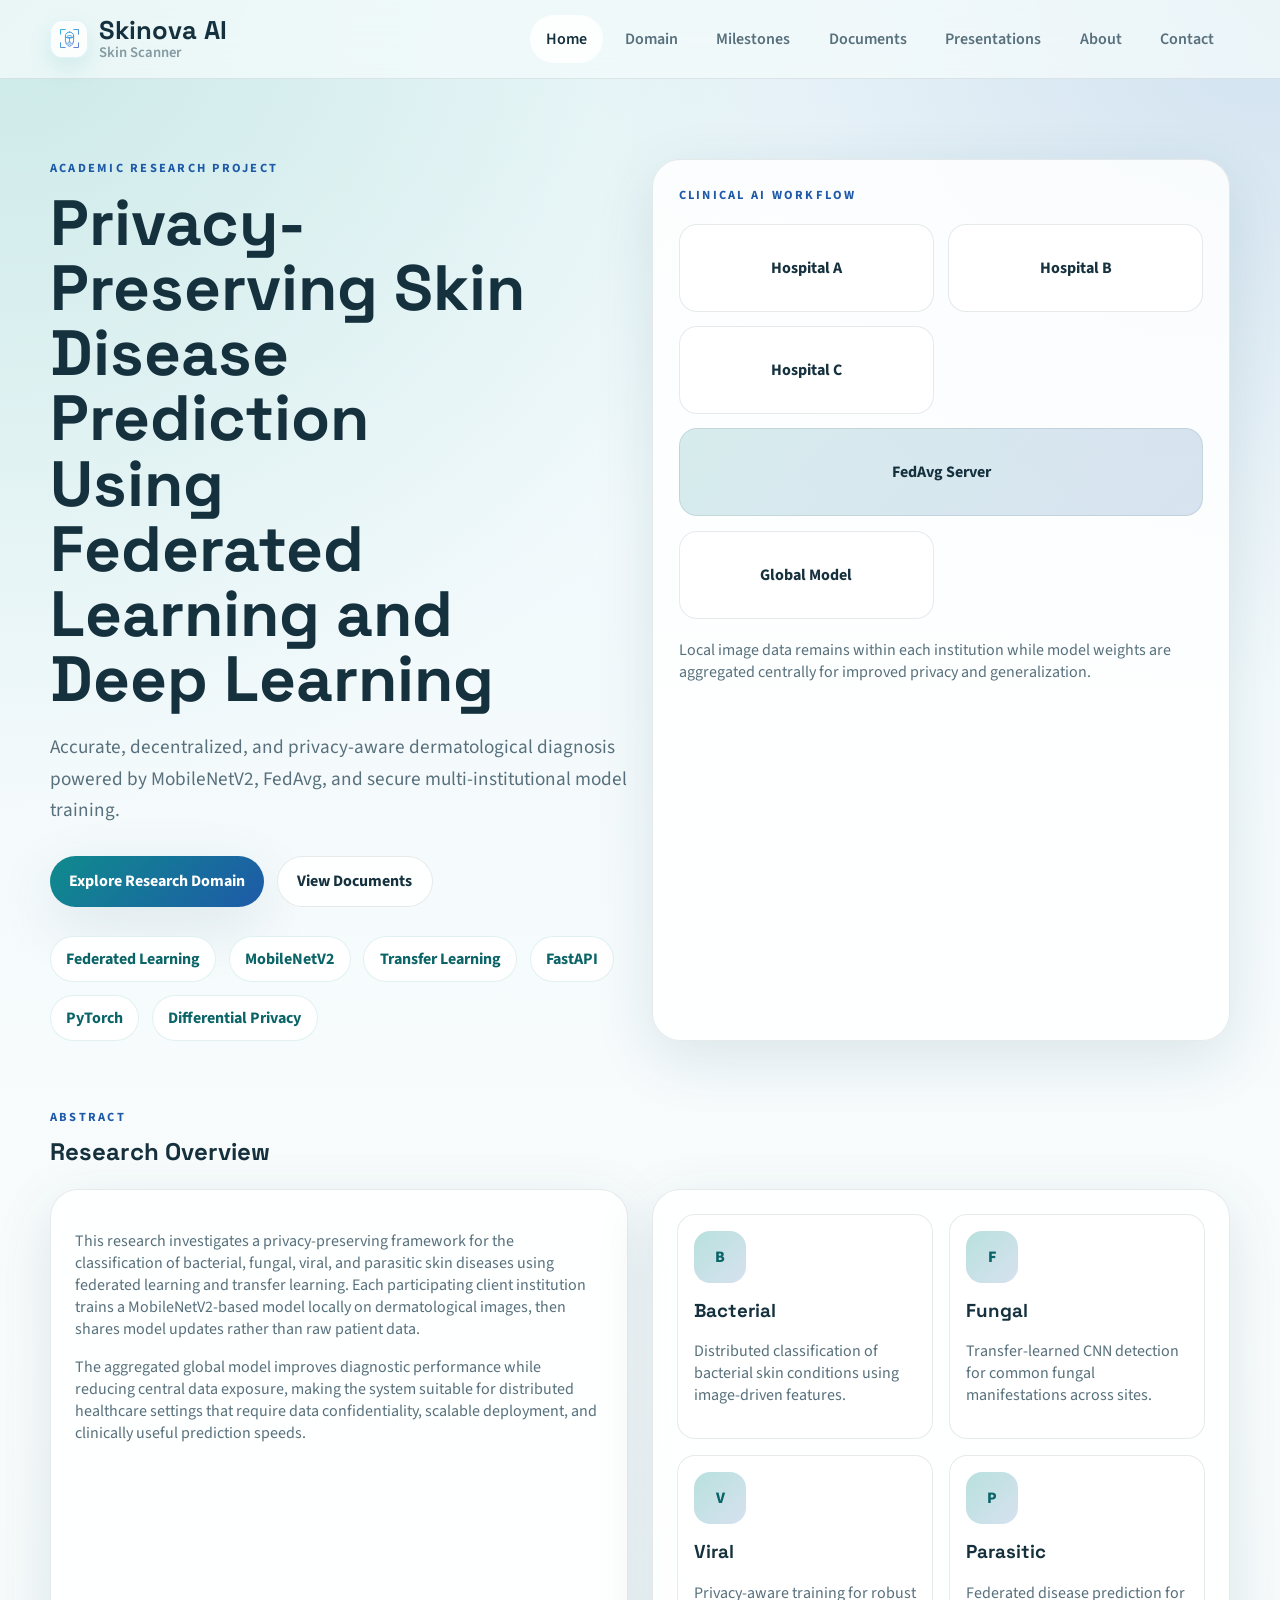
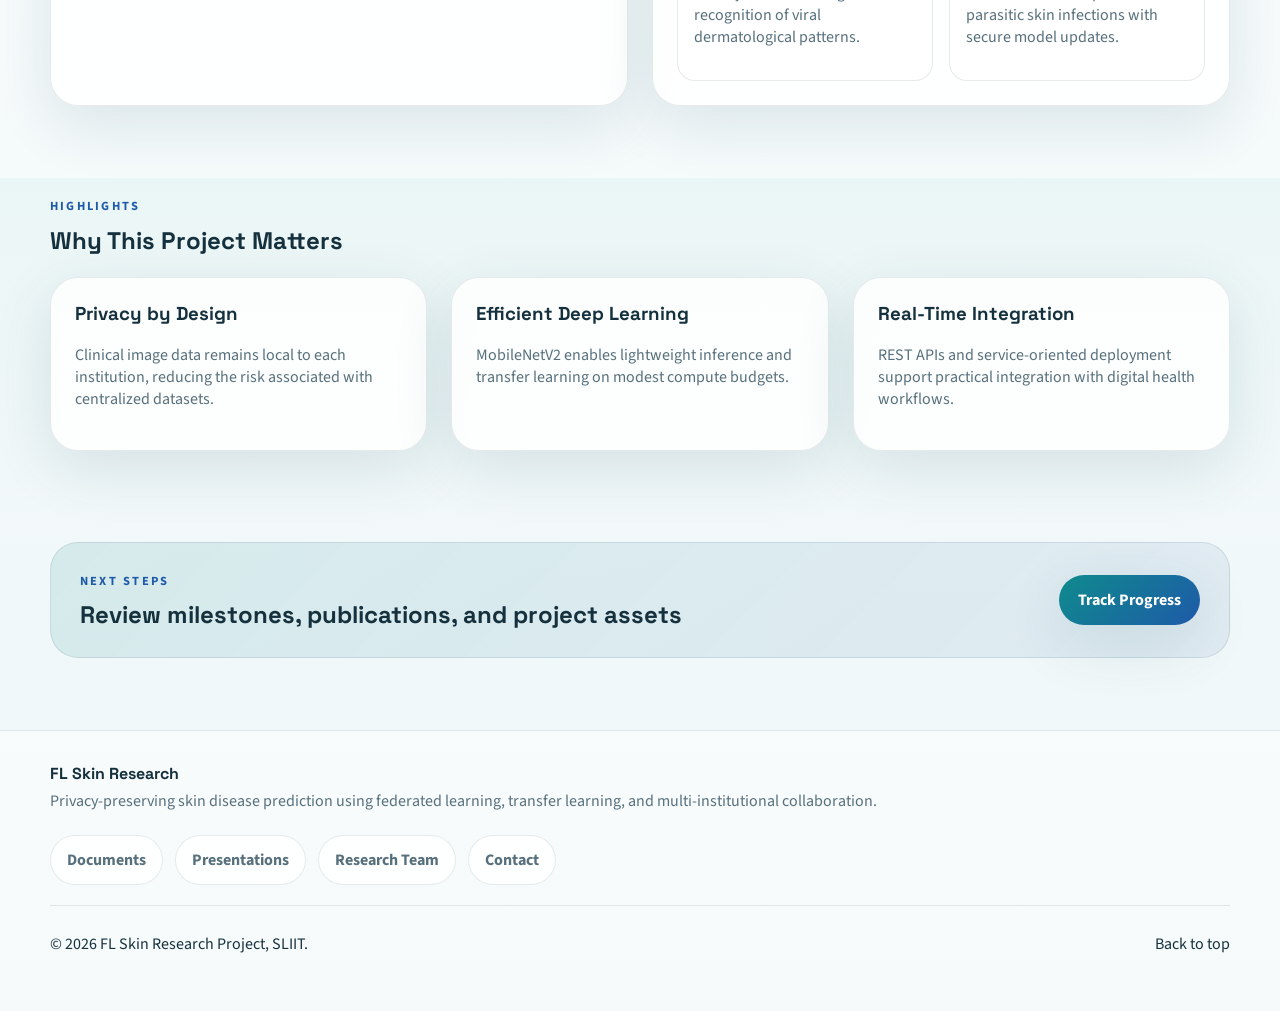
==== index.html @ 16360086 "Add portfolio site pages and assets" ====
<!DOCTYPE html>
<html lang="en">
<head>
  <meta charset="UTF-8">
  <meta name="viewport" content="width=device-width, initial-scale=1.0">
  <title>FL Skin Research | Home</title>
  <meta name="description" content="Privacy-Preserving Skin Disease Prediction Using Federated Learning and Deep Learning.">
  <link rel="preconnect" href="https://fonts.googleapis.com">
  <link rel="preconnect" href="https://fonts.gstatic.com" crossorigin>
  <link href="https://fonts.googleapis.com/css2?family=Space+Grotesk:wght@400;500;700&family=Source+Sans+3:wght@400;600;700&display=swap" rel="stylesheet">
  <link rel="stylesheet" href="assets/css/style.css">
</head>
<body id="top" data-page="home">
  <header class="site-header">
    <div class="container nav-shell">
      <a class="brand" href="index.html" aria-label="Skinova AI home">
        <span class="brand-badge" aria-hidden="true">
          <img src="assets/images/skinova-mark.svg" alt="">
        </span>
        <span class="brand-copy">
          <span class="brand-title">Skinova AI</span>
          <span class="brand-subtitle">Skin Scanner</span>
        </span>
      </a>
      <button class="nav-toggle" aria-label="Toggle navigation" aria-expanded="false" type="button">Menu</button>
      <nav class="site-nav" aria-label="Primary navigation">
        <a href="index.html" class="active" aria-current="page">Home</a>
        <a href="domain.html">Domain</a>
        <a href="milestones.html">Milestones</a>
        <a href="documents.html">Documents</a>
        <a href="presentations.html">Presentations</a>
        <a href="about.html">About</a>
        <a href="contact.html">Contact</a>
      </nav>
    </div>
  </header>

  <main>
    <section class="hero">
      <div class="container hero-grid">
        <div class="hero-copy">
          <p class="eyebrow">Academic Research Project</p>
          <h1>Privacy-Preserving Skin Disease Prediction Using Federated Learning and Deep Learning</h1>
          <p class="lead">Accurate, decentralized, and privacy-aware dermatological diagnosis powered by MobileNetV2, FedAvg, and secure multi-institutional model training.</p>
          <div class="hero-actions">
            <a class="btn btn-primary" href="domain.html">Explore Research Domain</a>
            <a class="btn btn-secondary" href="documents.html">View Documents</a>
          </div>
          <div class="badge-row">
            <span>Federated Learning</span>
            <span>MobileNetV2</span>
            <span>Transfer Learning</span>
            <span>FastAPI</span>
            <span>PyTorch</span>
            <span>Differential Privacy</span>
          </div>
        </div>
        <div class="hero-visual card glass">
          <div class="visual-topline">Clinical AI Workflow</div>
          <div class="workflow">
            <div class="workflow-node">Hospital A</div>
            <div class="workflow-node">Hospital B</div>
            <div class="workflow-node">Hospital C</div>
            <div class="workflow-core">FedAvg Server</div>
            <div class="workflow-node">Global Model</div>
          </div>
          <p class="muted">Local image data remains within each institution while model weights are aggregated centrally for improved privacy and generalization.</p>
        </div>
      </div>
    </section>

    <section class="section">
      <div class="container">
        <div class="section-heading">
          <p class="eyebrow">Abstract</p>
          <h2>Research Overview</h2>
        </div>
        <div class="grid two-col">
          <article class="card">
            <p>This research investigates a privacy-preserving framework for the classification of bacterial, fungal, viral, and parasitic skin diseases using federated learning and transfer learning. Each participating client institution trains a MobileNetV2-based model locally on dermatological images, then shares model updates rather than raw patient data.</p>
            <p>The aggregated global model improves diagnostic performance while reducing central data exposure, making the system suitable for distributed healthcare settings that require data confidentiality, scalable deployment, and clinically useful prediction speeds.</p>
          </article>
          <article class="card icon-grid">
            <div class="icon-card">
              <span class="icon">B</span>
              <h3>Bacterial</h3>
              <p>Distributed classification of bacterial skin conditions using image-driven features.</p>
            </div>
            <div class="icon-card">
              <span class="icon">F</span>
              <h3>Fungal</h3>
              <p>Transfer-learned CNN detection for common fungal manifestations across sites.</p>
            </div>
            <div class="icon-card">
              <span class="icon">V</span>
              <h3>Viral</h3>
              <p>Privacy-aware training for robust recognition of viral dermatological patterns.</p>
            </div>
            <div class="icon-card">
              <span class="icon">P</span>
              <h3>Parasitic</h3>
              <p>Federated disease prediction for parasitic skin infections with secure model updates.</p>
            </div>
          </article>
        </div>
      </div>
    </section>

    <section class="section tint">
      <div class="container">
        <div class="section-heading">
          <p class="eyebrow">Highlights</p>
          <h2>Why This Project Matters</h2>
        </div>
        <div class="grid three-col">
          <article class="card">
            <h3>Privacy by Design</h3>
            <p>Clinical image data remains local to each institution, reducing the risk associated with centralized datasets.</p>
          </article>
          <article class="card">
            <h3>Efficient Deep Learning</h3>
            <p>MobileNetV2 enables lightweight inference and transfer learning on modest compute budgets.</p>
          </article>
          <article class="card">
            <h3>Real-Time Integration</h3>
            <p>REST APIs and service-oriented deployment support practical integration with digital health workflows.</p>
          </article>
        </div>
      </div>
    </section>

    <section class="section">
      <div class="container cta">
        <div>
          <p class="eyebrow">Next Steps</p>
          <h2>Review milestones, publications, and project assets</h2>
        </div>
        <a class="btn btn-primary" href="milestones.html">Track Progress</a>
      </div>
    </section>
  </main>

  <footer class="site-footer">
    <div class="container footer-stack">
      <div class="footer-intro">
        <p class="footer-kicker">FL Skin Research</p>
        <p class="footer-copy">Privacy-preserving skin disease prediction using federated learning, transfer learning, and multi-institutional collaboration.</p>
      </div>
      <div class="footer-links" aria-label="Footer links">
        <a href="documents.html">Documents</a>
        <a href="presentations.html">Presentations</a>
        <a href="about.html">Research Team</a>
        <a href="contact.html">Contact</a>
      </div>
      <div class="footer-shell">
        <p>© 2026 FL Skin Research Project, SLIIT.</p>
        <a href="#top">Back to top</a>
      </div>
    </div>
  </footer>

  <script src="assets/js/main.js"></script>
</body>
</html>
---- assets/css/style.css ----
:root {
  --bg: #f4fbfb;
  --surface: rgba(255, 255, 255, 0.84);
  --surface-strong: #ffffff;
  --text: #16313e;
  --muted: #57707c;
  --line: rgba(22, 49, 62, 0.1);
  --primary: #0f8b8d;
  --primary-dark: #0b6467;
  --secondary: #1e5aa8;
  --accent: #b8e1dd;
  --shadow: 0 18px 60px rgba(18, 71, 88, 0.12);
  --radius-lg: 28px;
  --radius-md: 18px;
  --radius-sm: 12px;
  --container: 1180px;
}

* {
  box-sizing: border-box;
}

html {
  scroll-behavior: smooth;
}

body {
  margin: 0;
  display: flex;
  flex-direction: column;
  font-family: "Source Sans 3", sans-serif;
  color: var(--text);
  background:
    radial-gradient(circle at top left, rgba(184, 225, 221, 0.65), transparent 28%),
    radial-gradient(circle at top right, rgba(30, 90, 168, 0.14), transparent 24%),
    linear-gradient(180deg, #eef8fb 0%, #f9fcfd 52%, #edf6f7 100%);
  min-height: 100vh;
}

main,
.page-main {
  flex: 1 0 auto;
}

.site-footer {
  margin-top: auto;
}

a {
  color: inherit;
  text-decoration: none;
}

img {
  max-width: 100%;
}

.container {
  width: min(calc(100% - 2rem), var(--container));
  margin: 0 auto;
}

.site-header {
  position: sticky;
  top: 0;
  z-index: 20;
  backdrop-filter: blur(18px);
  background: rgba(244, 251, 251, 0.74);
  border-bottom: 1px solid var(--line);
}

.nav-shell {
  display: flex;
  align-items: center;
  justify-content: space-between;
  gap: 1rem;
  min-height: 78px;
}

.brand {
  display: inline-flex;
  align-items: center;
  gap: 0.7rem;
  flex: 0 0 auto;
  font-family: "Space Grotesk", sans-serif;
}

.brand-badge {
  display: grid;
  place-items: center;
  width: 38px;
  height: 38px;
  border-radius: 12px;
  background: rgba(255, 255, 255, 0.82);
  border: 1px solid rgba(25, 167, 232, 0.12);
  box-shadow: 0 10px 24px rgba(15, 139, 141, 0.12);
  overflow: hidden;
}

.brand-badge img {
  display: block;
  width: 25px;
  height: 25px;
}

.brand-copy {
  display: grid;
  gap: 0.16rem;
}

.brand-title {
  font-size: 1.6rem;
  line-height: 1;
  font-weight: 700;
  color: var(--text);
}

.brand-subtitle {
  font-family: "Source Sans 3", sans-serif;
  font-size: 0.92rem;
  font-weight: 600;
  line-height: 1;
  color: rgba(87, 112, 124, 0.7);
}

.site-nav {
  display: flex;
  align-items: center;
  gap: 0.4rem;
}

.site-nav a,
.nav-toggle {
  border-radius: 999px;
  padding: 0.8rem 1rem;
  font-weight: 600;
  color: var(--muted);
}

.site-nav a.active,
.site-nav a:hover,
.nav-toggle:hover {
  color: var(--text);
  background: rgba(255, 255, 255, 0.78);
}

.nav-toggle {
  display: none;
  border: 1px solid var(--line);
  background: #fff;
  cursor: pointer;
}

.hero,
.page-hero {
  padding: 5rem 0 3rem;
}

.hero-grid,
.two-col {
  display: grid;
  grid-template-columns: repeat(2, minmax(0, 1fr));
  gap: 1.5rem;
}

.hero h1,
.page-hero h1,
.section-heading h2,
.cta h2 {
  margin: 0;
  font-family: "Space Grotesk", sans-serif;
  line-height: 1.02;
}

.hero h1 {
  font-size: clamp(2.6rem, 5vw, 5rem);
  max-width: 12ch;
}

.page-hero h1 {
  font-size: clamp(2.2rem, 4.2vw, 4rem);
}

.lead {
  margin: 1.2rem 0 0;
  font-size: 1.2rem;
  line-height: 1.65;
  color: var(--muted);
  max-width: 60ch;
}

.narrow {
  max-width: 46rem;
}

.eyebrow,
.card-tag,
.visual-topline {
  margin: 0 0 0.85rem;
  text-transform: uppercase;
  letter-spacing: 0.18em;
  font-size: 0.78rem;
  font-weight: 700;
  color: var(--secondary);
}

.hero-actions,
.badge-row {
  display: flex;
  flex-wrap: wrap;
  gap: 0.8rem;
}

.hero-actions {
  margin: 1.8rem 0;
}

.badge-row span {
  padding: 0.7rem 0.95rem;
  border-radius: 999px;
  background: rgba(255, 255, 255, 0.92);
  border: 1px solid rgba(15, 139, 141, 0.12);
  font-weight: 700;
  color: var(--primary-dark);
}

.btn {
  display: inline-flex;
  align-items: center;
  justify-content: center;
  min-height: 48px;
  padding: 0.85rem 1.2rem;
  border-radius: 999px;
  font-weight: 700;
}

.btn-primary {
  background: linear-gradient(135deg, var(--primary), var(--secondary));
  color: #fff;
  box-shadow: var(--shadow);
}

.btn-secondary {
  background: rgba(255, 255, 255, 0.88);
  border: 1px solid var(--line);
}

.section {
  padding: 1.2rem 0 4.5rem;
}

.tint {
  background: linear-gradient(180deg, rgba(184, 225, 221, 0.18), rgba(255, 255, 255, 0));
}

.section-heading {
  margin-bottom: 1.5rem;
}

.grid {
  display: grid;
  gap: 1.5rem;
}

.three-col {
  grid-template-columns: repeat(3, minmax(0, 1fr));
}

.card,
.glass {
  border: 1px solid var(--line);
  border-radius: var(--radius-lg);
  background: var(--surface);
  box-shadow: var(--shadow);
}

.card {
  padding: 1.5rem;
}

.glass {
  padding: 1.6rem;
}

.card h2,
.card h3 {
  margin-top: 0;
  font-family: "Space Grotesk", sans-serif;
}

.muted,
.card p,
.doc-card a,
.toolbar label,
.contact-form label,
.role {
  color: var(--muted);
}

.workflow {
  display: grid;
  grid-template-columns: repeat(2, minmax(0, 1fr));
  gap: 0.9rem;
  margin: 1.25rem 0;
}

.workflow-node,
.workflow-core,
.icon,
.avatar,
.demo-placeholder {
  display: grid;
  place-items: center;
}

.workflow-node,
.workflow-core {
  min-height: 88px;
  border-radius: var(--radius-md);
  background: rgba(255, 255, 255, 0.86);
  border: 1px solid var(--line);
  font-weight: 700;
}

.workflow-core {
  grid-column: span 2;
  background: linear-gradient(135deg, rgba(15, 139, 141, 0.16), rgba(30, 90, 168, 0.16));
}

.icon-grid {
  display: grid;
  grid-template-columns: repeat(2, minmax(0, 1fr));
  gap: 1rem;
}

.icon-card {
  padding: 1rem;
  border-radius: var(--radius-md);
  background: rgba(255, 255, 255, 0.62);
  border: 1px solid var(--line);
}

.icon,
.avatar {
  width: 52px;
  height: 52px;
  border-radius: 16px;
  background: linear-gradient(135deg, var(--accent), rgba(30, 90, 168, 0.18));
  color: var(--primary-dark);
  font-weight: 800;
  margin-bottom: 1rem;
}

.stack {
  display: grid;
  gap: 1.5rem;
}

.timeline {
  display: grid;
  gap: 1rem;
}

.timeline-item {
  padding-left: 1rem;
  border-left: 3px solid rgba(15, 139, 141, 0.32);
}

.toolbar {
  display: flex;
  align-items: center;
  justify-content: space-between;
  gap: 1rem;
  margin-bottom: 1.5rem;
}

select,
input,
textarea {
  width: 100%;
  padding: 0.9rem 1rem;
  border-radius: 14px;
  border: 1px solid rgba(22, 49, 62, 0.14);
  background: var(--surface-strong);
  font: inherit;
  color: var(--text);
}

.doc-card {
  display: grid;
  gap: 0.8rem;
}

.doc-card a {
  padding: 0.95rem 1rem;
  border-radius: 14px;
  background: rgba(255, 255, 255, 0.84);
  border: 1px solid var(--line);
  font-weight: 700;
}

.doc-card a:hover {
  color: var(--text);
}

.team-card,
.achievement-card {
  text-align: center;
}

.role {
  font-weight: 700;
}

.contact-form {
  display: grid;
  gap: 0.85rem;
}

.demo-placeholder {
  min-height: 220px;
  margin-top: 1rem;
  border: 1px dashed rgba(15, 139, 141, 0.36);
  border-radius: var(--radius-md);
  background: linear-gradient(135deg, rgba(184, 225, 221, 0.25), rgba(30, 90, 168, 0.1));
  color: var(--secondary);
  font-weight: 700;
}

.cta {
  display: flex;
  align-items: center;
  justify-content: space-between;
  gap: 1rem;
  padding: 1.8rem;
  border-radius: var(--radius-lg);
  background: linear-gradient(135deg, rgba(15, 139, 141, 0.12), rgba(30, 90, 168, 0.08));
  border: 1px solid var(--line);
}

.site-footer {
  margin-top: auto;
  border-top: 1px solid var(--line);
  background: rgba(255, 255, 255, 0.45);
}

.footer-stack {
  display: grid;
  gap: 1.25rem;
  padding: 2rem 0;
}

.footer-intro {
  max-width: 56rem;
}

.footer-kicker {
  margin: 0 0 0.35rem;
  font-family: "Space Grotesk", sans-serif;
  font-size: 1rem;
  font-weight: 700;
}

.footer-copy {
  margin: 0;
  color: var(--muted);
  line-height: 1.6;
}

.footer-links {
  display: flex;
  flex-wrap: wrap;
  gap: 0.75rem;
}

.footer-links a {
  padding: 0.8rem 1rem;
  border-radius: 999px;
  border: 1px solid var(--line);
  background: rgba(255, 255, 255, 0.84);
  font-weight: 700;
  color: var(--muted);
}

.footer-links a:hover {
  color: var(--text);
}

.footer-shell {
  display: flex;
  align-items: center;
  justify-content: space-between;
  gap: 1rem;
  min-height: 74px;
  padding-top: 0.25rem;
  border-top: 1px solid var(--line);
}

.hidden {
  display: none;
}

@media (max-width: 900px) {
  .nav-shell {
    flex-wrap: wrap;
    padding: 0.75rem 0;
  }

  .nav-toggle {
    display: inline-flex;
  }

  .site-nav {
    position: absolute;
    top: calc(100% + 0.75rem);
    right: 1rem;
    left: 1rem;
    display: none;
    flex-direction: column;
    align-items: stretch;
    padding: 0.75rem;
    background: rgba(255, 255, 255, 0.98);
    border: 1px solid var(--line);
    border-radius: 22px;
    box-shadow: var(--shadow);
  }

  .site-nav.open {
    display: flex;
  }

  .hero-grid,
  .two-col,
  .three-col,
  .icon-grid {
    grid-template-columns: 1fr;
  }

  .cta,
  .toolbar,
  .footer-shell {
    flex-direction: column;
    align-items: flex-start;
  }

  .footer-stack {
    padding: 1.5rem 0;
  }
}

@media (max-width: 640px) {
  .brand {
    max-width: calc(100% - 96px);
  }

  .brand-badge {
    width: 34px;
    height: 34px;
  }

  .brand-badge img {
    width: 22px;
    height: 22px;
  }

  .brand-title {
    font-size: 1.2rem;
  }

  .brand-subtitle {
    font-size: 0.82rem;
  }

  .hero,
  .page-hero {
    padding-top: 3.6rem;
  }

  .card,
  .glass,
  .cta {
    padding: 1.2rem;
  }

  .container {
    width: min(calc(100% - 1.2rem), var(--container));
  }
}
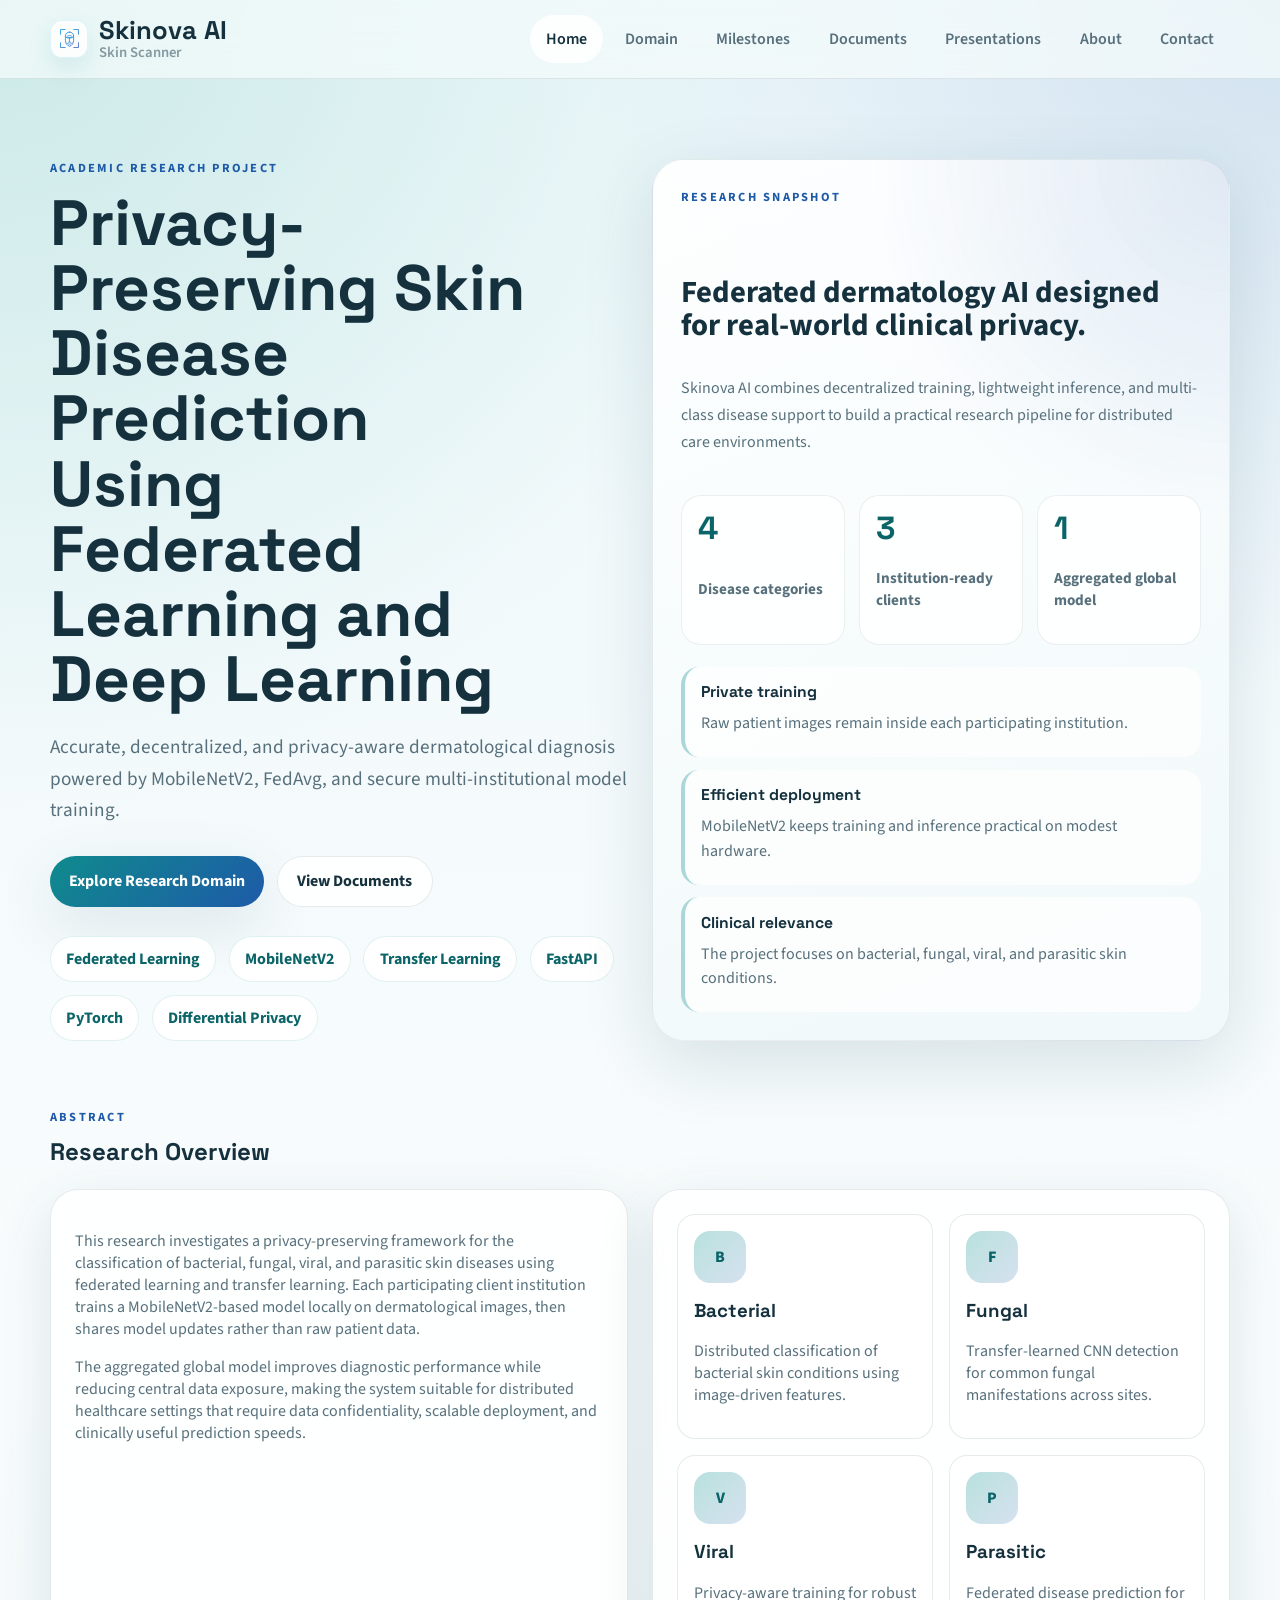
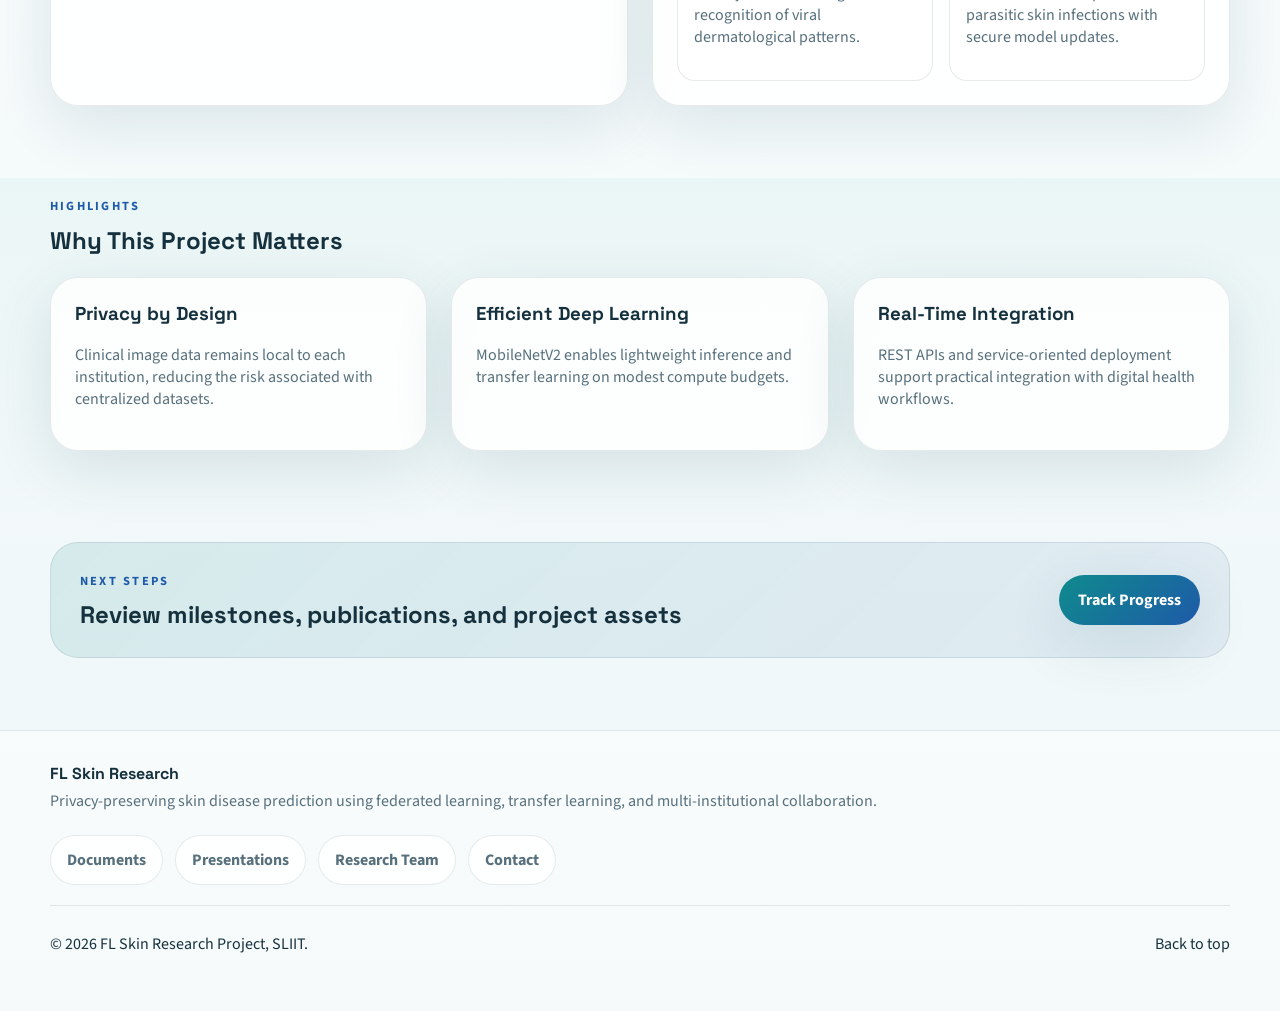
==== commit 0e22507e: "Refresh homepage hero layout" ====
--- a/index.html
+++ b/index.html
@@ -55,16 +55,40 @@
             <span>Differential Privacy</span>
           </div>
         </div>
-        <div class="hero-visual card glass">
-          <div class="visual-topline">Clinical AI Workflow</div>
-          <div class="workflow">
-            <div class="workflow-node">Hospital A</div>
-            <div class="workflow-node">Hospital B</div>
-            <div class="workflow-node">Hospital C</div>
-            <div class="workflow-core">FedAvg Server</div>
-            <div class="workflow-node">Global Model</div>
+        <div class="hero-visual home-panel">
+          <div class="visual-topline">Research Snapshot</div>
+          <div class="home-panel-head">
+            <h2>Federated dermatology AI designed for real-world clinical privacy.</h2>
+            <p class="muted">Skinova AI combines decentralized training, lightweight inference, and multi-class disease support to build a practical research pipeline for distributed care environments.</p>
           </div>
-          <p class="muted">Local image data remains within each institution while model weights are aggregated centrally for improved privacy and generalization.</p>
+          <div class="home-stat-grid">
+            <article class="home-stat-card">
+              <span class="home-stat-value">4</span>
+              <span class="home-stat-label">Disease categories</span>
+            </article>
+            <article class="home-stat-card">
+              <span class="home-stat-value">3</span>
+              <span class="home-stat-label">Institution-ready clients</span>
+            </article>
+            <article class="home-stat-card">
+              <span class="home-stat-value">1</span>
+              <span class="home-stat-label">Aggregated global model</span>
+            </article>
+          </div>
+          <div class="home-feature-list">
+            <div class="home-feature-item">
+              <strong>Private training</strong>
+              <span>Raw patient images remain inside each participating institution.</span>
+            </div>
+            <div class="home-feature-item">
+              <strong>Efficient deployment</strong>
+              <span>MobileNetV2 keeps training and inference practical on modest hardware.</span>
+            </div>
+            <div class="home-feature-item">
+              <strong>Clinical relevance</strong>
+              <span>The project focuses on bacterial, fungal, viral, and parasitic skin conditions.</span>
+            </div>
+          </div>
         </div>
       </div>
     </section>
--- a/assets/css/style.css
+++ b/assets/css/style.css
@@ -215,6 +215,10 @@
   margin: 1.8rem 0;
 }
 
+.hero-copy {
+  align-self: center;
+}
+
 .badge-row span {
   padding: 0.7rem 0.95rem;
   border-radius: 999px;
@@ -295,6 +299,91 @@
 .contact-form label,
 .role {
   color: var(--muted);
+}
+
+.hero-visual {
+  align-self: stretch;
+}
+
+.home-panel {
+  display: grid;
+  gap: 1.35rem;
+  padding: 1.75rem;
+  border: 1px solid rgba(22, 49, 62, 0.08);
+  border-radius: 32px;
+  background:
+    radial-gradient(circle at top right, rgba(30, 90, 168, 0.12), transparent 34%),
+    linear-gradient(160deg, rgba(255, 255, 255, 0.92), rgba(239, 248, 249, 0.92));
+  box-shadow: 0 22px 70px rgba(18, 71, 88, 0.14);
+}
+
+.home-panel-head {
+  display: grid;
+  gap: 0.9rem;
+}
+
+.home-panel-head h2 {
+  margin: 0;
+  font-size: clamp(1.55rem, 2.4vw, 2.2rem);
+  line-height: 1.08;
+}
+
+.home-panel-head .muted {
+  margin: 0;
+  line-height: 1.7;
+}
+
+.home-stat-grid {
+  display: grid;
+  grid-template-columns: repeat(3, minmax(0, 1fr));
+  gap: 0.9rem;
+}
+
+.home-stat-card {
+  display: grid;
+  gap: 0.3rem;
+  padding: 1rem;
+  border-radius: 20px;
+  background: rgba(255, 255, 255, 0.86);
+  border: 1px solid rgba(22, 49, 62, 0.08);
+}
+
+.home-stat-value {
+  font-family: "Space Grotesk", sans-serif;
+  font-size: 2rem;
+  font-weight: 700;
+  line-height: 1;
+  color: var(--primary-dark);
+}
+
+.home-stat-label {
+  font-size: 0.95rem;
+  font-weight: 700;
+  color: var(--muted);
+}
+
+.home-feature-list {
+  display: grid;
+  gap: 0.8rem;
+}
+
+.home-feature-item {
+  display: grid;
+  gap: 0.2rem;
+  padding: 0.95rem 1rem;
+  border-left: 4px solid rgba(15, 139, 141, 0.34);
+  border-radius: 18px;
+  background: rgba(255, 255, 255, 0.7);
+}
+
+.home-feature-item strong {
+  font-family: "Space Grotesk", sans-serif;
+  font-size: 0.98rem;
+}
+
+.home-feature-item span {
+  color: var(--muted);
+  line-height: 1.55;
 }
 
 .workflow {
@@ -536,6 +625,10 @@
     grid-template-columns: 1fr;
   }
 
+  .home-stat-grid {
+    grid-template-columns: 1fr;
+  }
+
   .cta,
   .toolbar,
   .footer-shell {
@@ -582,6 +675,11 @@
     padding: 1.2rem;
   }
 
+  .home-panel {
+    padding: 1.25rem;
+    border-radius: 24px;
+  }
+
   .container {
     width: min(calc(100% - 1.2rem), var(--container));
   }
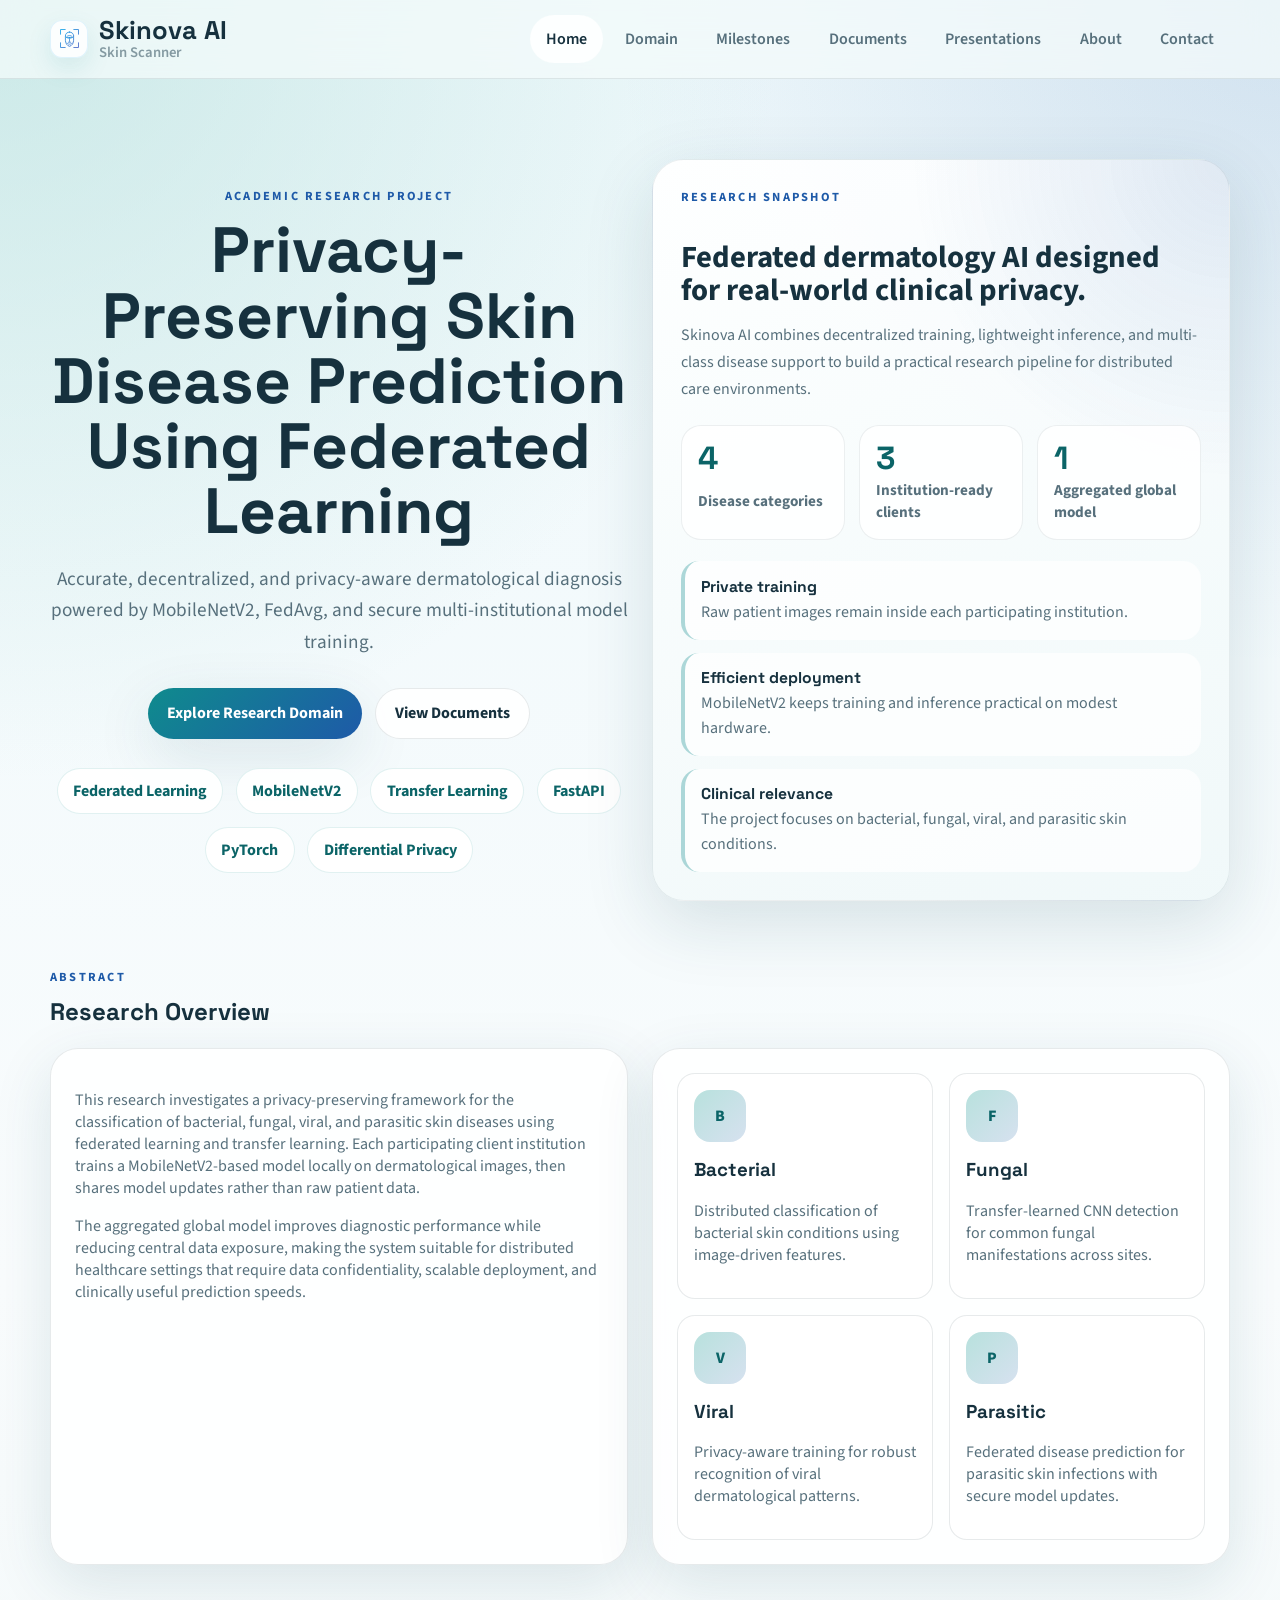
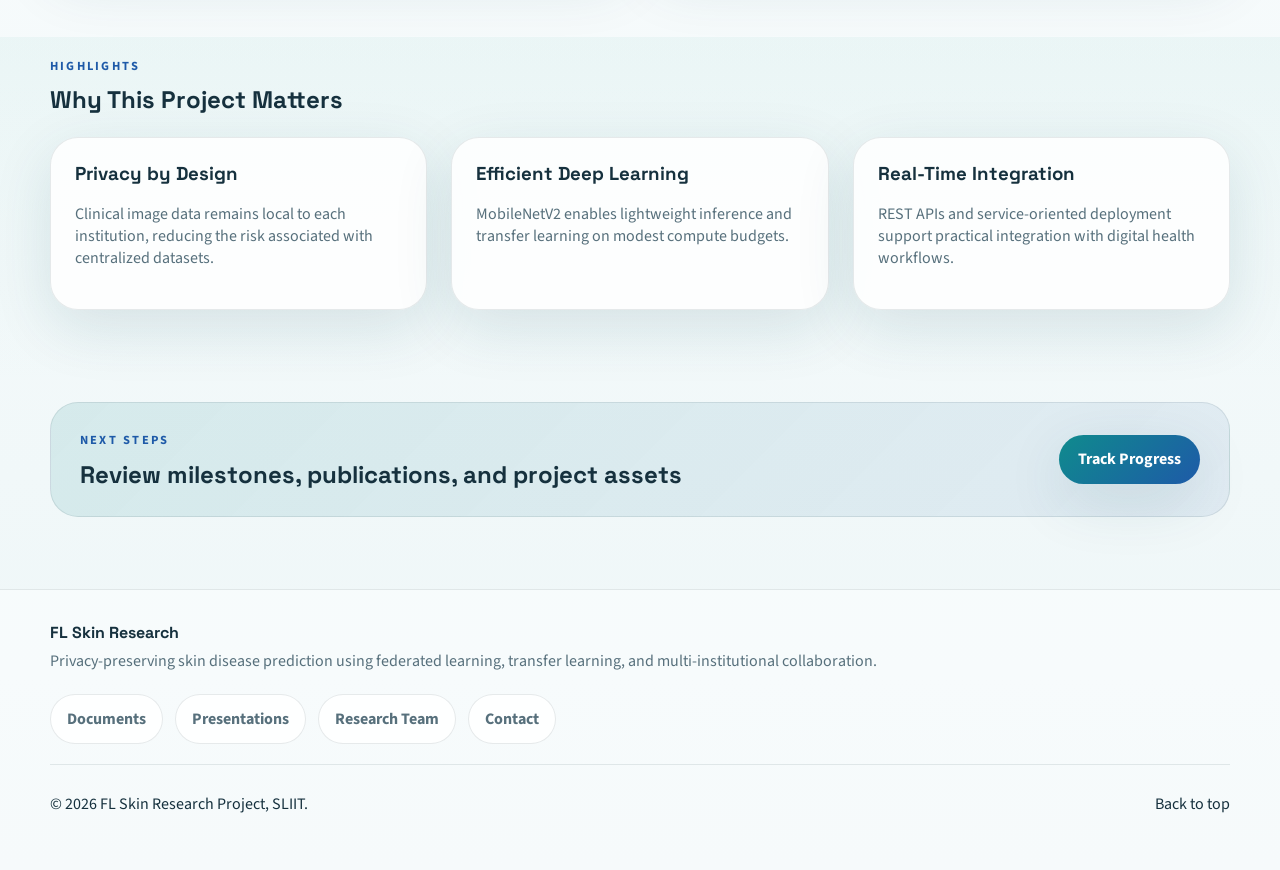
==== commit 4e40f63b: "Center homepage hero headline" ====
--- a/index.html
+++ b/index.html
@@ -40,7 +40,7 @@
       <div class="container hero-grid">
         <div class="hero-copy">
           <p class="eyebrow">Academic Research Project</p>
-          <h1>Privacy-Preserving Skin Disease Prediction Using Federated Learning and Deep Learning</h1>
+          <h1>Privacy-Preserving Skin Disease Prediction Using Federated Learning</h1>
           <p class="lead">Accurate, decentralized, and privacy-aware dermatological diagnosis powered by MobileNetV2, FedAvg, and secure multi-institutional model training.</p>
           <div class="hero-actions">
             <a class="btn btn-primary" href="domain.html">Explore Research Domain</a>
--- a/assets/css/style.css
+++ b/assets/css/style.css
@@ -219,6 +219,30 @@
   align-self: center;
 }
 
+body[data-page="home"] .hero-grid {
+  align-items: center;
+}
+
+body[data-page="home"] .hero-copy {
+  display: grid;
+  justify-items: center;
+  text-align: center;
+}
+
+body[data-page="home"] .hero h1 {
+  max-width: 14ch;
+}
+
+body[data-page="home"] .lead {
+  margin-left: auto;
+  margin-right: auto;
+}
+
+body[data-page="home"] .hero-actions,
+body[data-page="home"] .badge-row {
+  justify-content: center;
+}
+
 .badge-row span {
   padding: 0.7rem 0.95rem;
   border-radius: 999px;
